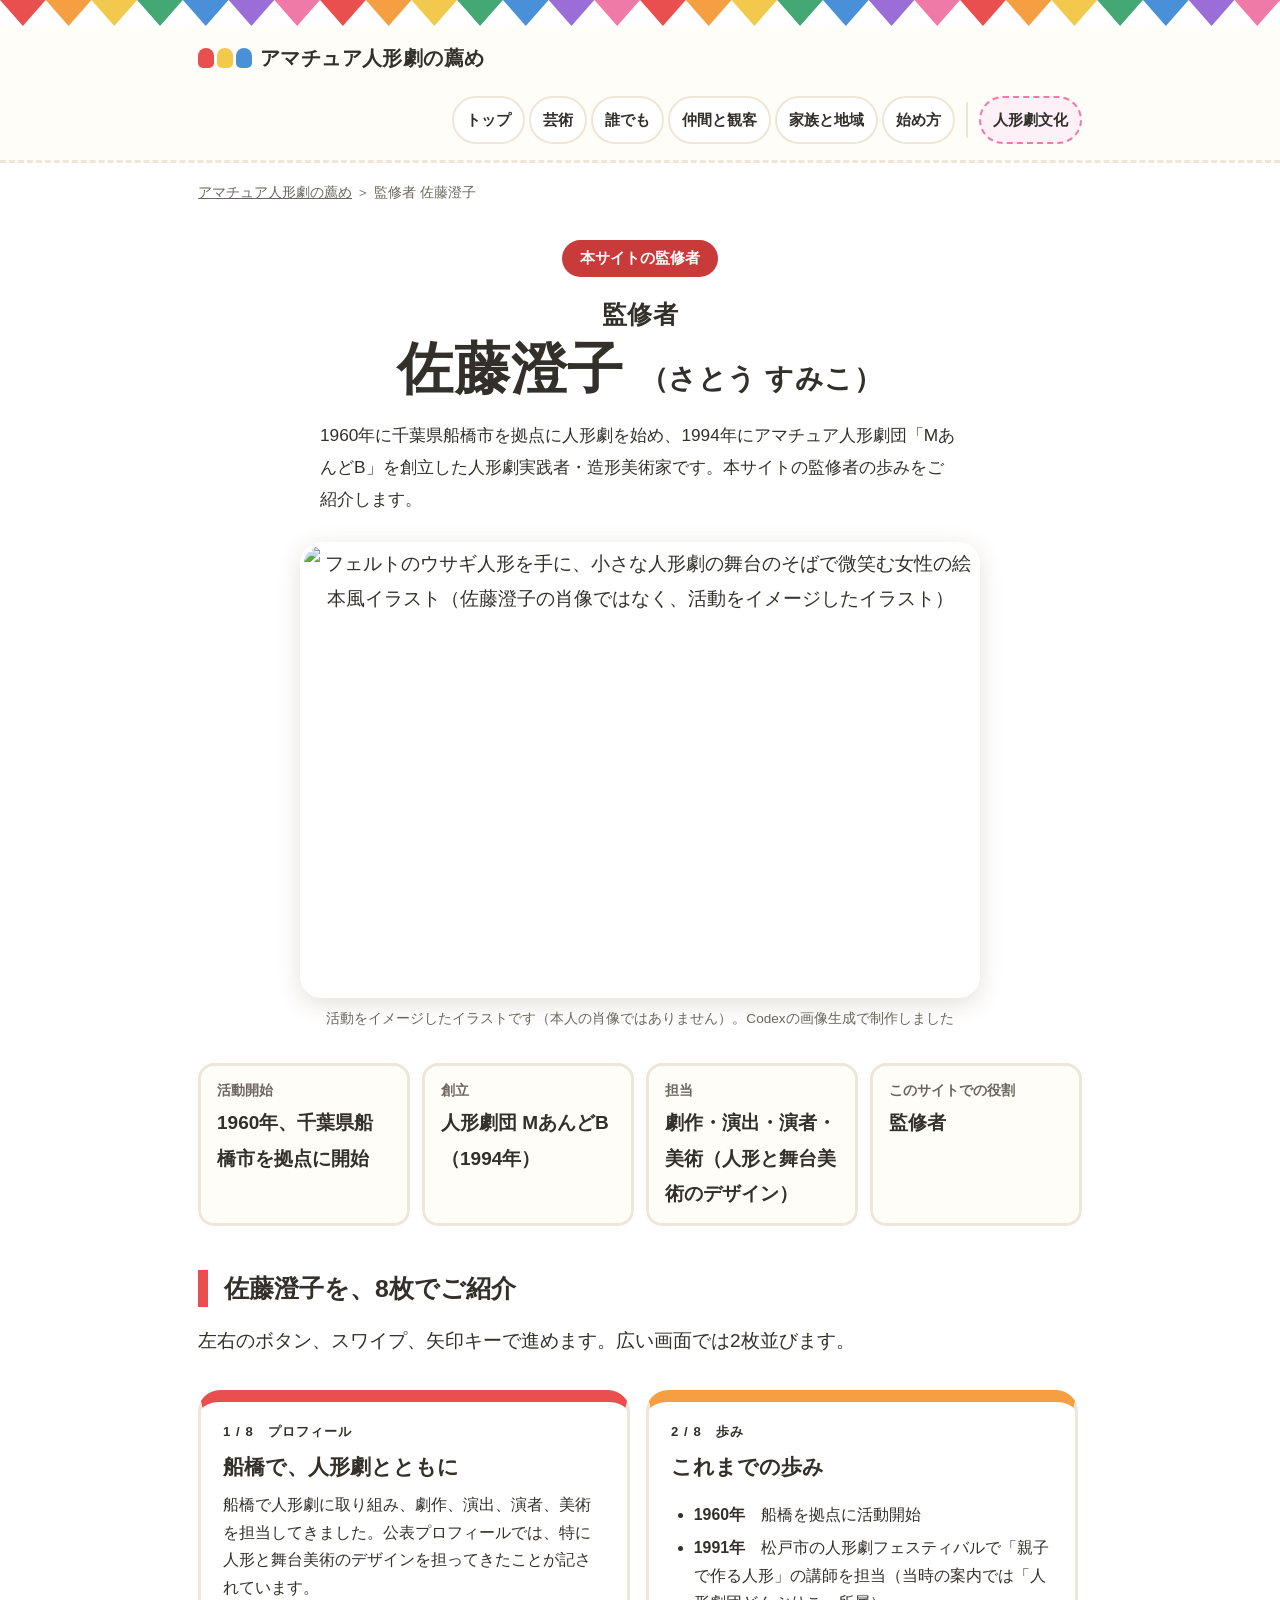
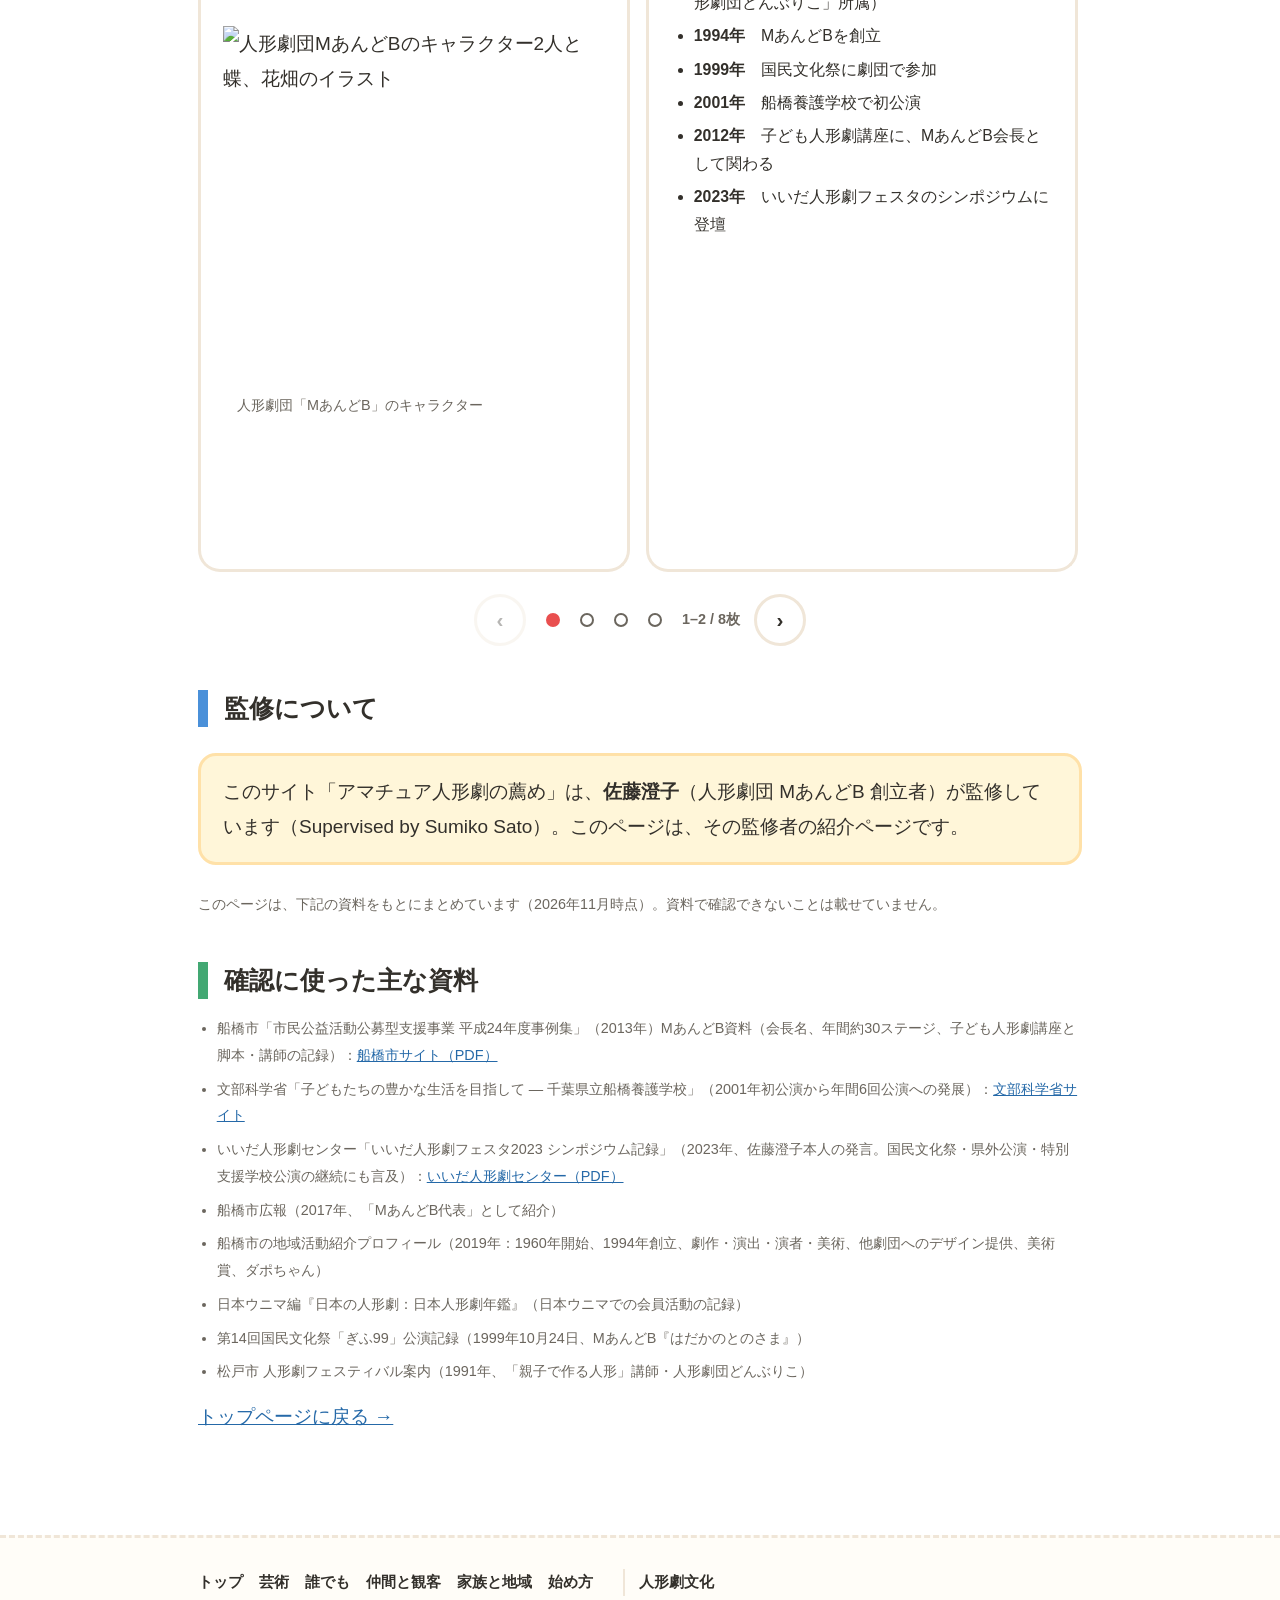
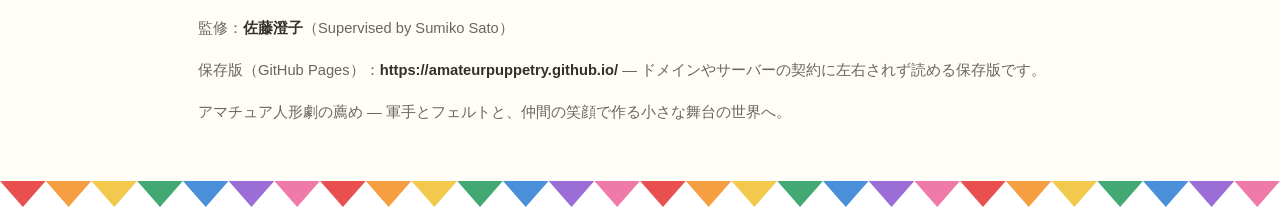
==== sumiko_sato/index.html @ 527a361b "サイト更新：人形劇文化セクションと監修者ページを追加" ====
<!DOCTYPE html>
<html lang="ja">
<head>
<meta charset="utf-8">
<meta name="viewport" content="width=device-width, initial-scale=1">
<title>監修者 佐藤澄子（さとう すみこ）｜アマチュア人形劇の薦め</title>
<meta name="description" content="サイト「アマチュア人形劇の薦め」の監修者、佐藤澄子（さとう すみこ）の紹介ページです。1960年に千葉県船橋市を拠点に人形劇を始め、1994年にアマチュア人形劇団「MあんどB」を創立した人形劇実践者・造形美術家です。劇作・演出・演者・美術を担当し、創立した劇団は特別支援学校での公演や子ども人形劇講座にも取り組みました。">
<meta name="author" content="佐藤澄子">
<link rel="canonical" href="https://lboo.jp/mb/sumiko_sato/">
<link rel="alternate" hreflang="ja" href="https://lboo.jp/mb/sumiko_sato/">
<link rel="alternate" hreflang="x-default" href="https://lboo.jp/mb/sumiko_sato/">
<!-- 将来の他言語版は /mb/en/sumiko_sato/ のように言語フォルダを分け、hreflangを相互に張る想定。本文はすべてHTMLテキスト（画像内文字なし）で、data-i18n属性に翻訳キーを付与済み -->
<meta property="og:type" content="profile">
<meta property="og:title" content="監修者 佐藤澄子｜アマチュア人形劇の薦め">
<meta property="og:description" content="1960年より船橋市を拠点に人形劇活動を続け、MあんどBを創立した造形美術家・人形劇実践者。本サイトの監修者です。">
<meta property="og:url" content="https://lboo.jp/mb/sumiko_sato/">
<meta property="og:image" content="https://lboo.jp/mb/sumiko_sato/img/hero.jpg">
<meta property="og:image:alt" content="佐藤澄子の活動をイメージしたイラスト（本人の肖像ではありません）">
<link rel="stylesheet" href="../style.css?v=20261127b">
<link rel="stylesheet" href="sumiko.css?v=20261127b">
<script type="application/ld+json">
{
 "@context":"https://schema.org",
 "@graph":[
  {
   "@type":"ProfilePage",
   "@id":"https://lboo.jp/mb/sumiko_sato/#webpage",
   "url":"https://lboo.jp/mb/sumiko_sato/",
   "name":"監修者 佐藤澄子（さとう すみこ）｜アマチュア人形劇の薦め",
   "inLanguage":"ja",
   "isPartOf":{"@id":"https://lboo.jp/mb/#website"},
   "mainEntity":{"@id":"https://lboo.jp/mb/sumiko_sato/#sumiko-sato"},
   "about":{"@id":"https://lboo.jp/mb/sumiko_sato/#sumiko-sato"}
  },
  {
   "@type":"WebSite",
   "@id":"https://lboo.jp/mb/#website",
   "url":"https://lboo.jp/mb/",
   "name":"アマチュア人形劇の薦め",
   "inLanguage":"ja",
   "editor":{"@id":"https://lboo.jp/mb/sumiko_sato/#sumiko-sato"}
  },
  {
   "@type":"Person",
   "@id":"https://lboo.jp/mb/sumiko_sato/#sumiko-sato",
   "name":"佐藤澄子",
   "alternateName":"さとう すみこ",
   "url":"https://lboo.jp/mb/sumiko_sato/",
   "jobTitle":["アマチュア人形劇の薦め 監修者","人形劇実践者","造形美術家"],
   "description":"1960年より千葉県船橋市を拠点に人形劇活動を開始。1994年にアマチュア人形劇団「MあんどB」を創立し、劇作・演出・演者・美術を担当。サイト「アマチュア人形劇の薦め」の監修者。",
   "homeLocation":{"@type":"Place","name":"千葉県船橋市"},
   "affiliation":{"@id":"https://lboo.jp/mb/sumiko_sato/#mandob"},
   "award":["東京展賞（美術分野）","千葉県立美術館長賞（美術分野）","江戸川区長賞（美術分野）","日仏現代国際美術展 第15回記念優秀賞（美術分野）"],
   "knowsAbout":["アマチュア人形劇","人形・舞台美術デザイン","人形劇による地域文化活動","特別支援学校への訪問公演","子ども人形劇講座"]
  },
  {
   "@type":"Organization",
   "@id":"https://lboo.jp/mb/sumiko_sato/#mandob",
   "name":"人形劇団 MあんどB",
   "foundingDate":"1994",
   "founder":{"@id":"https://lboo.jp/mb/sumiko_sato/#sumiko-sato"},
   "address":{"@type":"PostalAddress","addressLocality":"船橋市","addressRegion":"千葉県","addressCountry":"JP"}
  },
  {
   "@type":"BreadcrumbList",
   "itemListElement":[
     {"@type":"ListItem","position":1,"name":"アマチュア人形劇の薦め","item":"https://lboo.jp/mb/"},
     {"@type":"ListItem","position":2,"name":"監修者 佐藤澄子","item":"https://lboo.jp/mb/sumiko_sato/"}
   ]
  }
 ]
}
</script>
</head>
<body>
<div class="bunting" aria-hidden="true"><i></i><i></i><i></i><i></i><i></i><i></i><i></i><i></i><i></i><i></i><i></i><i></i><i></i><i></i><i></i><i></i><i></i><i></i><i></i><i></i><i></i><i></i><i></i><i></i><i></i><i></i><i></i><i></i></div>
<header class="site"><div class="site-in">
<a class="logo" href="../index.html"><span class="gloves" aria-hidden="true"><i style="background:var(--red)"></i><i style="background:var(--yellow)"></i><i style="background:var(--blue)"></i></span>アマチュア人形劇の薦め</a>
<nav class="main" aria-label="メインメニュー"><ul><li><a href="../index.html">トップ</a></li><li><a href="../art.html">芸術</a></li><li><a href="../anyone.html">誰でも</a></li><li><a href="../together.html">仲間と観客</a></li><li><a href="../family.html">家族と地域</a></li><li><a href="../start.html">始め方</a></li><li class="culture"><a href="../culture/">人形劇文化</a></li></ul></nav>
</div></header>
<main>
<nav class="crumb" aria-label="パンくず"><a href="../index.html">アマチュア人形劇の薦め</a> ＞ 監修者 佐藤澄子</nav>
<div class="hero">
<span class="supervisor-badge" data-i18n="role">本サイトの監修者</span>
<h1 data-i18n="name"><span style="font-size:.45em;display:block">監修者</span>佐藤澄子 <span style="font-size:.5em">（さとう すみこ）</span></h1>
<p class="lead" data-i18n="lead">1960年に千葉県船橋市を拠点に人形劇を始め、1994年にアマチュア人形劇団「MあんどB」を創立した人形劇実践者・造形美術家です。本サイトの監修者の歩みをご紹介します。</p>
<figure class="hero-fig"><img src="img/hero.jpg" width="1200" height="800" alt="フェルトのウサギ人形を手に、小さな人形劇の舞台のそばで微笑む女性の絵本風イラスト（佐藤澄子の肖像ではなく、活動をイメージしたイラスト）"><figcaption>活動をイメージしたイラストです（本人の肖像ではありません）。Codexの画像生成で制作しました</figcaption></figure>
</div>

<dl class="profile-facts">
<div><dt>活動開始</dt><dd><time datetime="1960">1960年</time>、千葉県船橋市を拠点に開始</dd></div>
<div><dt>創立</dt><dd>人形劇団 MあんどB（1994年）</dd></div>
<div><dt>担当</dt><dd>劇作・演出・演者・美術（人形と舞台美術のデザイン）</dd></div>
<div><dt>このサイトでの役割</dt><dd>監修者</dd></div>
</dl>

<section role="region" aria-roledescription="カルーセル" aria-label="佐藤澄子の紹介カルーセル">
<h2 class="c-red" data-i18n="carousel_h">佐藤澄子を、8枚でご紹介</h2>
<p>左右のボタン、スワイプ、矢印キーで進めます。広い画面では2枚並びます。</p>
<div class="carousel">
<div class="carousel-viewport" id="carouselViewport">

<article class="slide c-red" aria-label="1枚目 プロフィール">

<div class="slide-body"><span class="no">1 / 8　プロフィール</span>
<h3 data-i18n="s1_h">船橋で、人形劇とともに</h3>
<p data-i18n="s1_p">船橋で人形劇に取り組み、劇作、演出、演者、美術を担当してきました。公表プロフィールでは、特に人形と舞台美術のデザインを担ってきたことが記されています。</p>
<figure><img class="fit" src="img/mandb.jpg" width="1199" height="1312" alt="人形劇団MあんどBのキャラクター2人と蝶、花畑のイラスト" loading="lazy"><figcaption class="note" style="padding:6px 14px">人形劇団「MあんどB」のキャラクター</figcaption></figure></div></article>

<article class="slide c-orange" aria-label="2枚目 歩み">
<div class="slide-body"><span class="no">2 / 8　歩み</span>
<h3 data-i18n="s2_h">これまでの歩み</h3>
<ul data-i18n="s2_list">
<li><span class="year">1960年</span>　船橋を拠点に活動開始</li>
<li><span class="year">1991年</span>　松戸市の人形劇フェスティバルで「親子で作る人形」の講師を担当（当時の案内では「人形劇団どんぶりこ」所属）</li>
<li><span class="year">1994年</span>　MあんどBを創立</li>
<li><span class="year">1999年</span>　国民文化祭に劇団で参加</li>
<li><span class="year">2001年</span>　船橋養護学校で初公演</li>
<li><span class="year">2012年</span>　子ども人形劇講座に、MあんどB会長として関わる</li>
<li><span class="year">2023年</span>　いいだ人形劇フェスタのシンポジウムに登壇</li>
</ul></div></article>

<article class="slide c-yellow" aria-label="3枚目 造形美術家として">
<figure><img src="img/street.jpg" width="1200" height="800" alt="商店街で、手作りのマスコット人形を店の人たちに手渡す女性のイラスト" loading="lazy"><figcaption class="note" style="padding:6px 14px">イメージイラストです（描かれた人形は「ダポちゃん」ではありません）</figcaption></figure>
<div class="slide-body"><span class="no">3 / 8　造形美術</span>
<h3 data-i18n="s3_h">造形美術家として</h3>
<p data-i18n="s3_p">美術の分野でも歩みを重ねてきました。船橋本町通り商店街のシンボルマーク「ダポちゃん」のデザインも担当しています。</p>
<ul><li>東京展賞</li><li>千葉県立美術館長賞</li><li>江戸川区長賞</li><li>日仏現代国際美術展 第15回記念優秀賞</li></ul>
<p class="note">※いずれも人形劇の賞ではなく、美術・造形分野での受賞です（受賞年は公表資料で確認できていません）。</p></div></article>

<article class="slide c-green" aria-label="4枚目 技術を地域へ">
<figure><img src="img/workshop.jpg" width="1200" height="800" alt="年配の女性を中心に、仲間とフェルト人形を作る作業場のイラスト" loading="lazy"><figcaption class="note" style="padding:6px 14px">イメージイラスト</figcaption></figure>
<div class="slide-body"><span class="no">4 / 8　地域へ</span>
<h3 data-i18n="s4_h">技術を、地域へ</h3>
<p data-i18n="s4_p">公表プロフィールには、ほかの地域劇団にも人形や舞台美術のデザインを提供したことが記されています。技術は、自分の劇団の中だけのものではありませんでした。</p></div></article>

<article class="slide c-blue" aria-label="5枚目 特別支援学校への定期訪問">
<figure><img src="img/school.jpg" width="1200" height="800" alt="教室で人形劇を観て笑う子どもたちと、小さな舞台のイラスト" loading="lazy"><figcaption class="note" style="padding:6px 14px">イメージイラスト</figcaption></figure>
<div class="slide-body"><span class="no">5 / 8　学校へ</span>
<h3 data-i18n="s5_h">特別支援学校への定期訪問</h3>
<p data-i18n="s5_p">2001年2月、MあんどBは千葉県立船橋養護学校（当時）で初めて公演しました。2002年度からは、船橋地区人形劇連絡会の複数の劇団による年6回の定期訪問へと発展しました（文部科学省の資料に記録があります）。2023年のシンポジウムでは、連絡会が特別支援学校で年5〜6回程度上演していると語られています。</p></div></article>

<article class="slide c-purple" aria-label="6枚目 子ども人形劇講座">
<figure><img src="img/lecture.jpg" width="1200" height="800" alt="公民館で子どもと大人が絵本を読み、人形を作る講座のイラスト" loading="lazy"><figcaption class="note" style="padding:6px 14px">イメージイラスト</figcaption></figure>
<div class="slide-body"><span class="no">6 / 8　講座</span>
<h3 data-i18n="s6_h">子ども人形劇講座（2012年）</h3>
<p data-i18n="s6_p">2012年、船橋市の子ども人形劇講座に、MあんどB会長として関わりました。題材は『きつねのおきゃくさま』です。その脚本を書いた納富俊郎氏らを、講師に招きました。</p>
<ul><li>脚本の作者らによる講座で、作品を読み解く</li><li>発声や、体を動かす練習をする</li><li>異年齢の仲間と協力して、人形や舞台美術を作る</li></ul>
<p>成果は「ちば県人形劇まつり in ふなばし」で上演されました。</p></div></article>

<article class="slide c-pink" aria-label="7枚目 船橋から全国へ">
<figure><img src="img/travel.jpg" width="1200" height="800" alt="小さな人形劇の舞台を携えて、日本各地を旅する劇団のイラスト" loading="lazy"><figcaption class="note" style="padding:6px 14px">イメージイラスト</figcaption></figure>
<div class="slide-body"><span class="no">7 / 8　全国へ</span>
<h3 data-i18n="s7_h">船橋から、全国へ</h3>
<p data-i18n="s7_p">1999年10月24日、MあんどBは第14回国民文化祭「ぎふ99」に千葉県代表の一つとして参加し、『はだかのとのさま』を上演しました。山形県や沖縄県など、県外でも公演しています。2013年の船橋市資料では、年間約30ステージと紹介されています。2023年には、いいだ人形劇フェスタのシンポジウムに登壇しました。日本ウニマ（国際人形劇連盟日本センター）での会員活動の記録もあります。</p></div></article>

<article class="slide c-red" aria-label="8枚目 言葉と監修について">
<div class="slide-body"><span class="no">8 / 8　言葉と監修</span>
<h3 data-i18n="s8_h">「心のふるさと」を、子どもたちに</h3>
<p data-i18n="s8_p">2023年の登壇での発言の要約です。佐藤は、都市化した船橋には象徴的な自然が少ないからこそ、子どもの頃にみんなで人形劇を観た感動を、まちの記憶――「心のふるさと」として残したい、という趣旨を語りました。船橋を文化都市に、子どもたちに故郷の思い出を、という願いも、その発言に含まれています。</p>
<p>このサイトは、その佐藤澄子が監修しています。</p></div></article>

</div>
<div class="carousel-nav">
<button class="cbtn" id="cPrev" type="button" aria-label="前へ">‹</button>
<div class="dots" id="carouselDots" aria-label="カルーセルの位置"></div>
<span class="ccount" id="carouselCount" aria-live="polite">1 / 8</span>
<button class="cbtn" id="cNext" type="button" aria-label="次へ">›</button>
</div>
</div>
</section>

<section>
<h2 class="c-blue">監修について</h2>
<div class="supervision-note">
<p style="margin:0">このサイト「アマチュア人形劇の薦め」は、<strong>佐藤澄子</strong>（人形劇団 MあんどB 創立者）が監修しています（<span lang="en">Supervised by Sumiko Sato</span>）。このページは、その監修者の紹介ページです。</p>
</div>
<p class="note">このページは、下記の資料をもとにまとめています（2026年11月時点）。資料で確認できないことは載せていません。</p>
</section>

<section>
<h2 class="c-green">確認に使った主な資料</h2>
<ul class="sources">
<li>船橋市「市民公益活動公募型支援事業 平成24年度事例集」（2013年）MあんどB資料（会長名、年間約30ステージ、子ども人形劇講座と脚本・講師の記録）：<a href="https://www.city.funabashi.lg.jp/kurashi/chiiki/001/p025785_d/fil/mandob.pdf">船橋市サイト（PDF）</a></li>
<li>文部科学省「子どもたちの豊かな生活を目指して ― 千葉県立船橋養護学校」（2001年初公演から年間6回公演への発展）：<a href="https://www.mext.go.jp/a_menu/shotou/tokubetu/material/012/012.htm">文部科学省サイト</a></li>
<li>いいだ人形劇センター「いいだ人形劇フェスタ2023 シンポジウム記録」（2023年、佐藤澄子本人の発言。国民文化祭・県外公演・特別支援学校公演の継続にも言及）：<a href="https://iida-puppet-c.jp/media/doc_ipf2023_symposium_report.pdf">いいだ人形劇センター（PDF）</a></li>
<li>船橋市広報（2017年、「MあんどB代表」として紹介）</li>
<li>船橋市の地域活動紹介プロフィール（2019年：1960年開始、1994年創立、劇作・演出・演者・美術、他劇団へのデザイン提供、美術賞、ダポちゃん）</li>
<li>日本ウニマ編『日本の人形劇：日本人形劇年鑑』（日本ウニマでの会員活動の記録）</li>
<li>第14回国民文化祭「ぎふ99」公演記録（1999年10月24日、MあんどB『はだかのとのさま』）</li>
<li>松戸市 人形劇フェスティバル案内（1991年、「親子で作る人形」講師・人形劇団どんぶりこ）</li>
</ul>
<p><a href="../index.html">トップページに戻る →</a></p>
</section>
</main>
<footer class="site"><div class="foot-in">
<nav aria-label="フッターメニュー"><ul><li><a href="../index.html">トップ</a></li><li><a href="../art.html">芸術</a></li><li><a href="../anyone.html">誰でも</a></li><li><a href="../together.html">仲間と観客</a></li><li><a href="../family.html">家族と地域</a></li><li><a href="../start.html">始め方</a></li><li class="culture"><a href="../culture/">人形劇文化</a></li></ul></nav>
<p>監修：<a href="./" aria-current="page">佐藤澄子</a>（<span lang="en">Supervised by Sumiko Sato</span>）</p>
<p>保存版（GitHub Pages）：<a href="https://amateurpuppetry.github.io/">https://amateurpuppetry.github.io/</a> ― ドメインやサーバーの契約に左右されず読める保存版です。</p>
<p>アマチュア人形劇の薦め ― 軍手とフェルトと、仲間の笑顔で作る小さな舞台の世界へ。</p>
</div></footer>
<div class="bunting" aria-hidden="true"><i></i><i></i><i></i><i></i><i></i><i></i><i></i><i></i><i></i><i></i><i></i><i></i><i></i><i></i><i></i><i></i><i></i><i></i><i></i><i></i><i></i><i></i><i></i><i></i><i></i><i></i><i></i><i></i></div>
<script src="sumiko.js?v=20261127a"></script>
</body>
</html>
---- style.css ----
:root{
  --red:#e94f4f; --orange:#f59e42; --yellow:#f2c94c; --green:#43a873;
  --blue:#4a90d9; --purple:#9b6dd6; --pink:#ef7aa8;
  --ink:#33302b; --muted:#6b665e; --paper:#fffdf8; --line:#f0e6d8;
}
*{box-sizing:border-box}
html{scroll-behavior:smooth}
body{margin:0;background:#fff;color:var(--ink);
  font-family:"Hiragino Maru Gothic ProN","Hiragino Sans","Yu Gothic",YuGothic,"Noto Sans JP",sans-serif;
  font-size:19px;line-height:1.85;-webkit-text-size-adjust:100%}
img{max-width:100%;height:auto;display:block}
a{color:#2569a8}
/* フェルトのガーランド */
.bunting{display:flex;overflow:hidden;height:26px}
.bunting i{flex:1;height:26px;clip-path:polygon(0 0,100% 0,50% 100%)}
.bunting i:nth-child(7n+1){background:var(--red)} .bunting i:nth-child(7n+2){background:var(--orange)}
.bunting i:nth-child(7n+3){background:var(--yellow)} .bunting i:nth-child(7n+4){background:var(--green)}
.bunting i:nth-child(7n+5){background:var(--blue)} .bunting i:nth-child(7n+6){background:var(--purple)}
.bunting i:nth-child(7n){background:var(--pink)}
header.site{background:var(--paper);border-bottom:3px dashed var(--line)}
.site-in{max-width:920px;margin:0 auto;padding:14px 18px 10px;display:flex;align-items:center;gap:12px;flex-wrap:wrap}
.logo{font-weight:900;font-size:1.25rem;color:var(--ink);text-decoration:none;letter-spacing:.02em}
.logo .gloves{display:inline-flex;gap:3px;margin-right:8px;vertical-align:-3px}
.logo .gloves i{width:16px;height:20px;border-radius:8px 8px 5px 5px;display:inline-block}
nav.main{margin-left:auto}
nav.main ul{display:flex;gap:4px;flex-wrap:wrap;list-style:none;margin:0;padding:0}
nav.main a{display:block;padding:8px 12px;border-radius:999px;text-decoration:none;color:var(--ink);font-size:.95rem;font-weight:700;background:#fff;border:2px solid var(--line)}
nav.main a[aria-current]{background:var(--yellow);border-color:var(--yellow)}
main{max-width:920px;margin:0 auto;padding:0 18px 56px}
/* ヒーロー */
.hero{padding:34px 0 8px;text-align:center}
.kicker{display:inline-block;background:#fff;border:2px solid var(--ink);border-radius:999px;padding:2px 16px;font-weight:800;font-size:.9rem;box-shadow:3px 3px 0 var(--yellow)}
.hero h1{font-size:clamp(2.1rem,8.5vw,3.5rem);line-height:1.35;margin:20px 0 14px;font-weight:900;letter-spacing:.01em}
.hero h1 .hl-red{color:var(--red)} .hero h1 .hl-blue{color:var(--blue)} .hero h1 .hl-green{color:var(--green)}
.hero .lead{font-size:1.08rem;max-width:640px;margin:0 auto;text-align:left}
.hero-fig{margin:26px auto 6px;max-width:680px}
.hero-fig img{border-radius:22px;border:4px solid #fff;box-shadow:0 6px 24px rgba(80,60,20,.16)}
.hero-fig figcaption{font-size:.85rem;color:var(--muted);margin-top:8px}
/* 案内役 */
.guide{display:flex;gap:18px;align-items:center;background:var(--paper);border:3px solid var(--line);border-radius:22px;padding:18px 20px;margin:30px 0}
.guide img{width:118px;height:148px;object-fit:cover;object-position:top;border-radius:16px;flex:none;background:#fff}
.guide p{margin:0;font-size:1rem}
.guide .who{font-weight:900;color:var(--red);display:block;margin-bottom:4px}
section{margin:44px 0}
h2{font-size:1.55rem;line-height:1.5;margin:0 0 16px;padding-left:16px;border-left:10px solid var(--yellow);font-weight:900}
h2.c-red{border-color:var(--red)} h2.c-blue{border-color:var(--blue)} h2.c-green{border-color:var(--green)}
h2.c-pink{border-color:var(--pink)} h2.c-purple{border-color:var(--purple)} h2.c-orange{border-color:var(--orange)}
p{margin:0 0 1em}
ul,ol{padding-left:1.3em} li{margin:.35em 0}
.cards{display:grid;grid-template-columns:repeat(auto-fit,minmax(240px,1fr));gap:16px;margin:20px 0}
.card{border:3px solid var(--line);border-radius:18px;padding:18px;background:#fff;text-decoration:none;color:var(--ink);display:flex;flex-direction:column}
.card h3{margin:0 0 8px;font-size:1.2rem}
.card p{font-size:.98rem;margin:0 0 10px}
.card .go{font-weight:900;color:#2569a8;margin-top:auto;padding-top:8px}
.card.f-red{border-top:10px solid var(--red)} .card.f-blue{border-top:10px solid var(--blue)}
.card.f-green{border-top:10px solid var(--green)} .card.f-pink{border-top:10px solid var(--pink)}
.card.f-purple{border-top:10px solid var(--purple)} .card.f-orange{border-top:10px solid var(--orange)}
table{border-collapse:collapse;width:100%;margin:18px 0;font-size:.97rem;line-height:1.65}
th,td{border:2px solid var(--line);padding:10px 12px;text-align:left;vertical-align:top}
th{background:#fdf3d7;font-weight:800}
tr:nth-child(even) td{background:#fffaf0}
.dialogue{background:#f4f9ff;border-radius:18px;padding:18px 44px 18px 22px;margin:18px 0;width:fit-content;max-width:100%}
.dialogue p{margin:.4em 0}
.note{font-size:.9rem;color:var(--muted)}
.steps{counter-reset:step;list-style:none;padding:0}
.steps li{background:var(--paper);border:3px solid var(--line);border-radius:18px;padding:16px 18px 16px 74px;position:relative;margin:14px 0}
.steps li::before{counter-increment:step;content:counter(step);position:absolute;left:16px;top:16px;width:42px;height:42px;border-radius:50%;color:#fff;font-weight:900;display:flex;align-items:center;justify-content:center;font-size:1.2rem}
.steps li:nth-child(5n+1)::before{background:var(--red)} .steps li:nth-child(5n+2)::before{background:var(--orange)}
.steps li:nth-child(5n+3)::before{background:var(--green)} .steps li:nth-child(5n+4)::before{background:var(--blue)}
.steps li:nth-child(5n)::before{background:var(--purple)}
.steps b{display:block;font-size:1.08rem}
.big-quote{font-size:1.3rem;font-weight:900;line-height:1.8;text-align:center;background:#fff6d9;border:3px solid #ffe1a8;border-radius:18px;padding:20px 22px;margin:26px 0}
.next{margin:52px 0 0;background:var(--paper);border:3px dashed #e5d5b8;border-radius:18px;padding:20px 22px;text-align:center}
.next a{display:inline-block;margin-top:10px;background:var(--red);color:#fff;font-weight:900;text-decoration:none;padding:12px 28px;border-radius:999px;font-size:1.05rem}
footer.site{border-top:3px dashed var(--line);background:var(--paper)}
.foot-in{max-width:920px;margin:0 auto;padding:26px 18px 40px;font-size:.92rem;color:var(--muted)}
.foot-in nav ul{list-style:none;display:flex;flex-wrap:wrap;gap:6px 16px;padding:0;margin:0 0 14px}
.foot-in a{color:var(--ink);font-weight:700;text-decoration:none}
@media (max-width:560px){
  body{font-size:18px}
  .guide{flex-direction:row;padding:14px}
  .guide img{width:92px;height:116px}
  th,td{padding:8px 9px}
  nav.main{margin-left:0}
}

/* 人形劇文化は本編（トップ〜始め方）とは別の読み物枠として区切る */
nav.main li.culture{margin-left:20px;position:relative}
nav.main li.culture::before{content:"";position:absolute;left:-13px;top:6px;bottom:6px;width:2px;background:var(--line);border-radius:2px}
nav.main li.culture a{background:#fdf0f6;border:2px dashed var(--pink);color:var(--ink)}
nav.main li.culture a[aria-current]{background:var(--pink);border-color:var(--pink);color:#fff}
.foot-in nav li.culture{margin-left:14px;padding-left:14px;border-left:2px solid var(--line)}
@media (max-width:560px){ nav.main li.culture{margin-left:12px} nav.main li.culture::before{left:-8px} }
.next a{margin-left:4px;margin-right:4px}
@media (min-width:561px){ .timeline th:first-child,.timeline td:first-child{white-space:nowrap} }
---- sumiko_sato/sumiko.css ----
/* 監修者ページ専用：カルーセル（PC=2枚見せ／スマホ=1枚スワイプ） */
.supervisor-badge{display:inline-block;background:#c93a3a;color:#fff;font-weight:900;border-radius:999px;padding:4px 18px;font-size:.95rem}
.crumb{font-size:.88rem;color:var(--muted);margin:16px 0 0}
.crumb a{color:var(--muted)}
.profile-facts{display:grid;grid-template-columns:repeat(auto-fit,minmax(210px,1fr));gap:12px;margin:18px 0}
.profile-facts div{background:var(--paper);border:3px solid var(--line);border-radius:16px;padding:12px 16px}
.profile-facts dt{font-weight:900;font-size:.85rem;color:var(--muted)}
.profile-facts dd{margin:2px 0 0;font-weight:700}
/* --- carousel --- */
.carousel{position:relative;margin:26px 0 8px}
.carousel-viewport{overflow-x:auto;scroll-snap-type:x mandatory;display:flex;gap:16px;padding:6px 2px 18px;scrollbar-width:thin;-webkit-overflow-scrolling:touch}
.slide{scroll-snap-align:start;flex:0 0 calc(50% - 8px);background:#fff;border:3px solid var(--line);border-radius:22px;overflow:hidden;display:flex;flex-direction:column;min-height:520px}
.slide figure{margin:0}
.slide figure img{width:100%;height:230px;object-fit:cover}
.slide figure img.fit{height:auto;max-height:360px;object-fit:contain;background:#fff}
.slide .slide-body{padding:18px 22px 22px;display:flex;flex-direction:column;gap:8px}
.slide .no{font-weight:900;font-size:.82rem;letter-spacing:.08em;color:var(--ink)}
.slide h3{margin:0;font-size:1.32rem;line-height:1.45}
.slide p,.slide li{font-size:.99rem;line-height:1.75}
.slide ul{margin:4px 0;padding-left:1.2em}
.slide .year{font-weight:900;white-space:nowrap}
.slide.c-red{border-top:12px solid var(--red)} .slide.c-orange{border-top:12px solid var(--orange)}
.slide.c-yellow{border-top:12px solid var(--yellow)} .slide.c-green{border-top:12px solid var(--green)}
.slide.c-blue{border-top:12px solid var(--blue)} .slide.c-purple{border-top:12px solid var(--purple)}
.slide.c-pink{border-top:12px solid var(--pink)}
.carousel-nav{display:flex;align-items:center;gap:14px;justify-content:center;margin:4px 0 10px;flex-wrap:wrap}
.cbtn,.dots button{flex:none}
@media (max-width:899px){.dots{order:3;flex-basis:100%;justify-content:center}}
@media (min-width:900px){.slide:nth-child(even){scroll-snap-align:none}}
.cbtn{width:52px;height:52px;border-radius:50%;border:3px solid var(--line);background:#fff;font-size:1.3rem;font-weight:900;color:var(--ink);cursor:pointer}
.cbtn:hover{border-color:var(--yellow);background:#fdf3d7}
.cbtn:focus-visible{outline:3px solid var(--ink);outline-offset:2px}
.cbtn:disabled{opacity:.35;cursor:default}
.dots{display:flex;gap:8px}
.dots button{width:26px;height:26px;border-radius:50%;border:none;background:transparent;padding:0;cursor:pointer;position:relative}
.dots button::after{content:"";position:absolute;inset:6px;border-radius:50%;border:2px solid var(--muted);background:#fff}
.dots button:focus-visible{outline:3px solid var(--ink);outline-offset:1px}
.dots button[aria-current="true"]::after{background:var(--red);border-color:var(--red)}
.ccount{font-size:.9rem;color:var(--muted);font-weight:700;min-width:3.5em;text-align:center}
@media (max-width:899px){
  .slide{flex-basis:88%;min-height:0}
  .slide figure img{height:200px}
  .carousel-viewport{scroll-snap-type:x mandatory}
  .slide{scroll-snap-align:center}
}
@media (min-width:900px){
  .carousel-viewport{padding-left:2px}
}
.sources{font-size:.9rem;color:var(--muted)}
.sources li{margin:.5em 0}
.supervision-note{background:#fff6d9;border:3px solid #ffe1a8;border-radius:18px;padding:18px 22px;margin:26px 0}
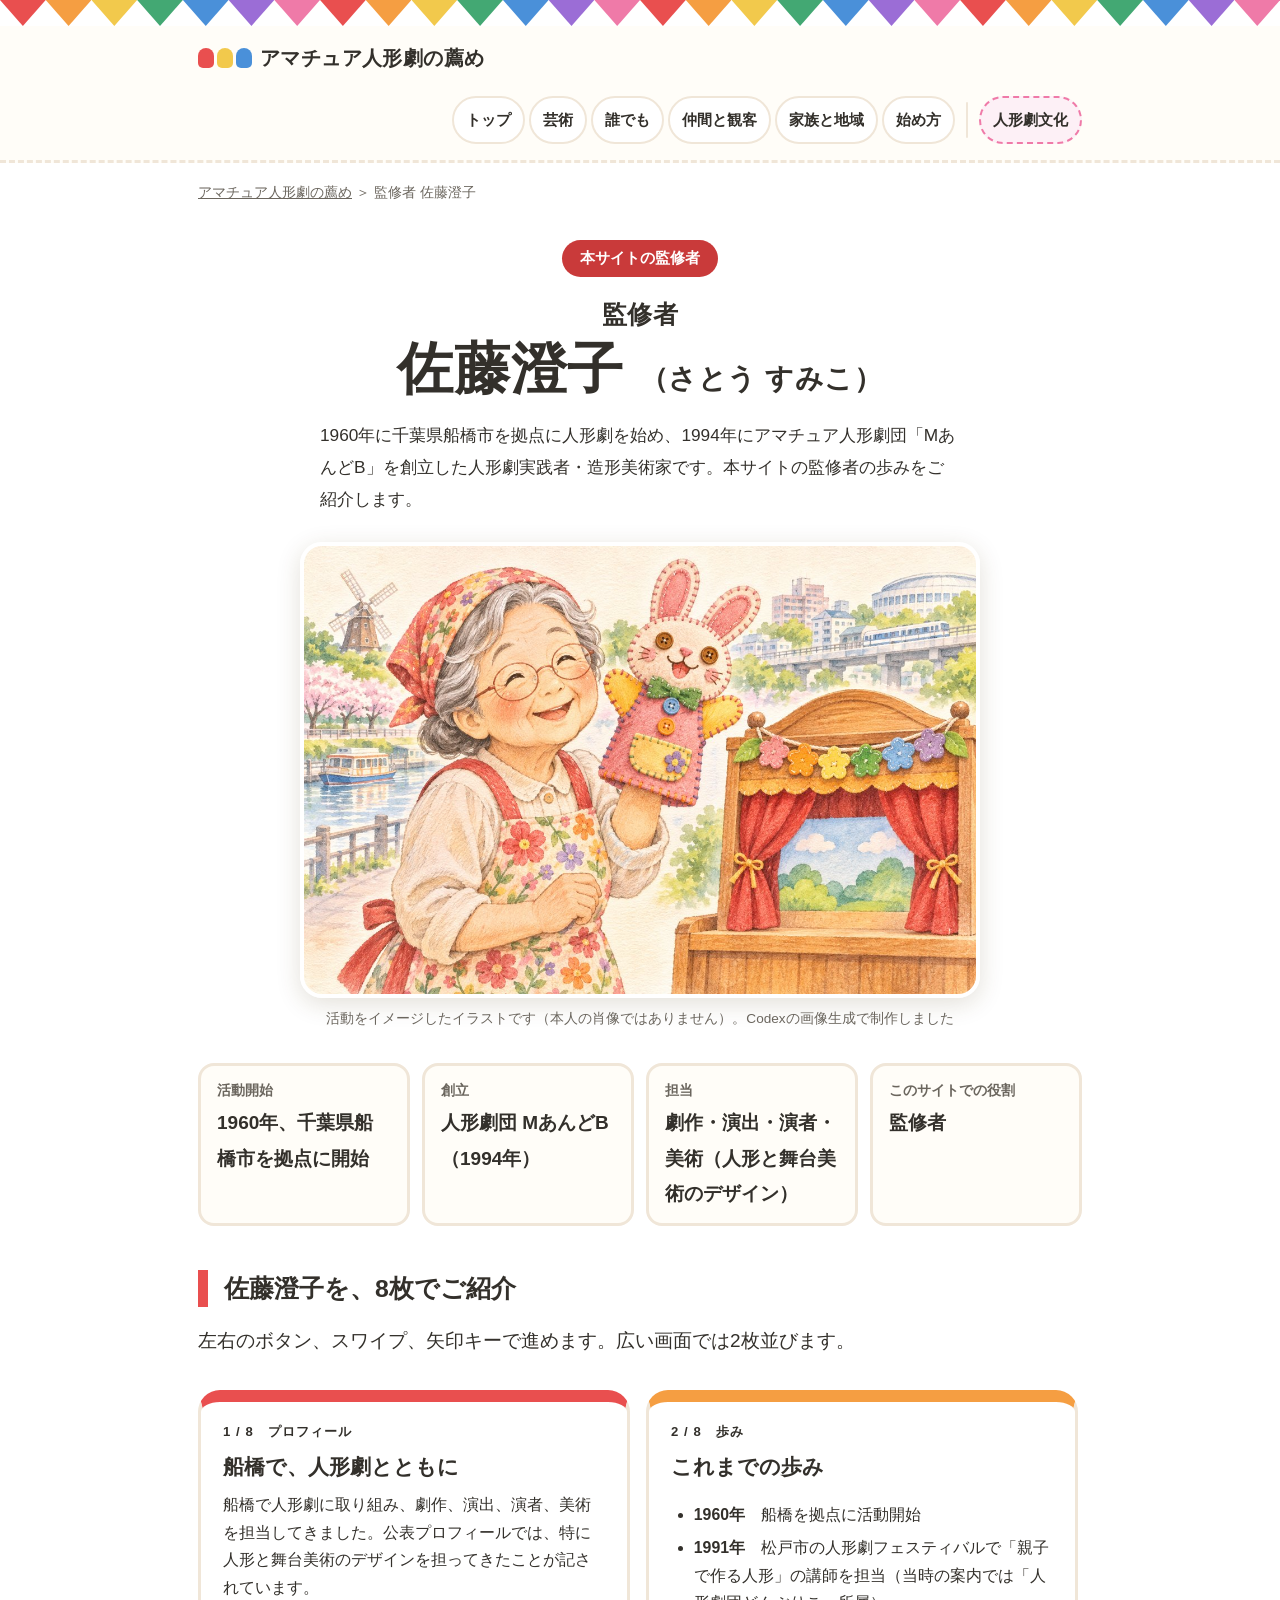
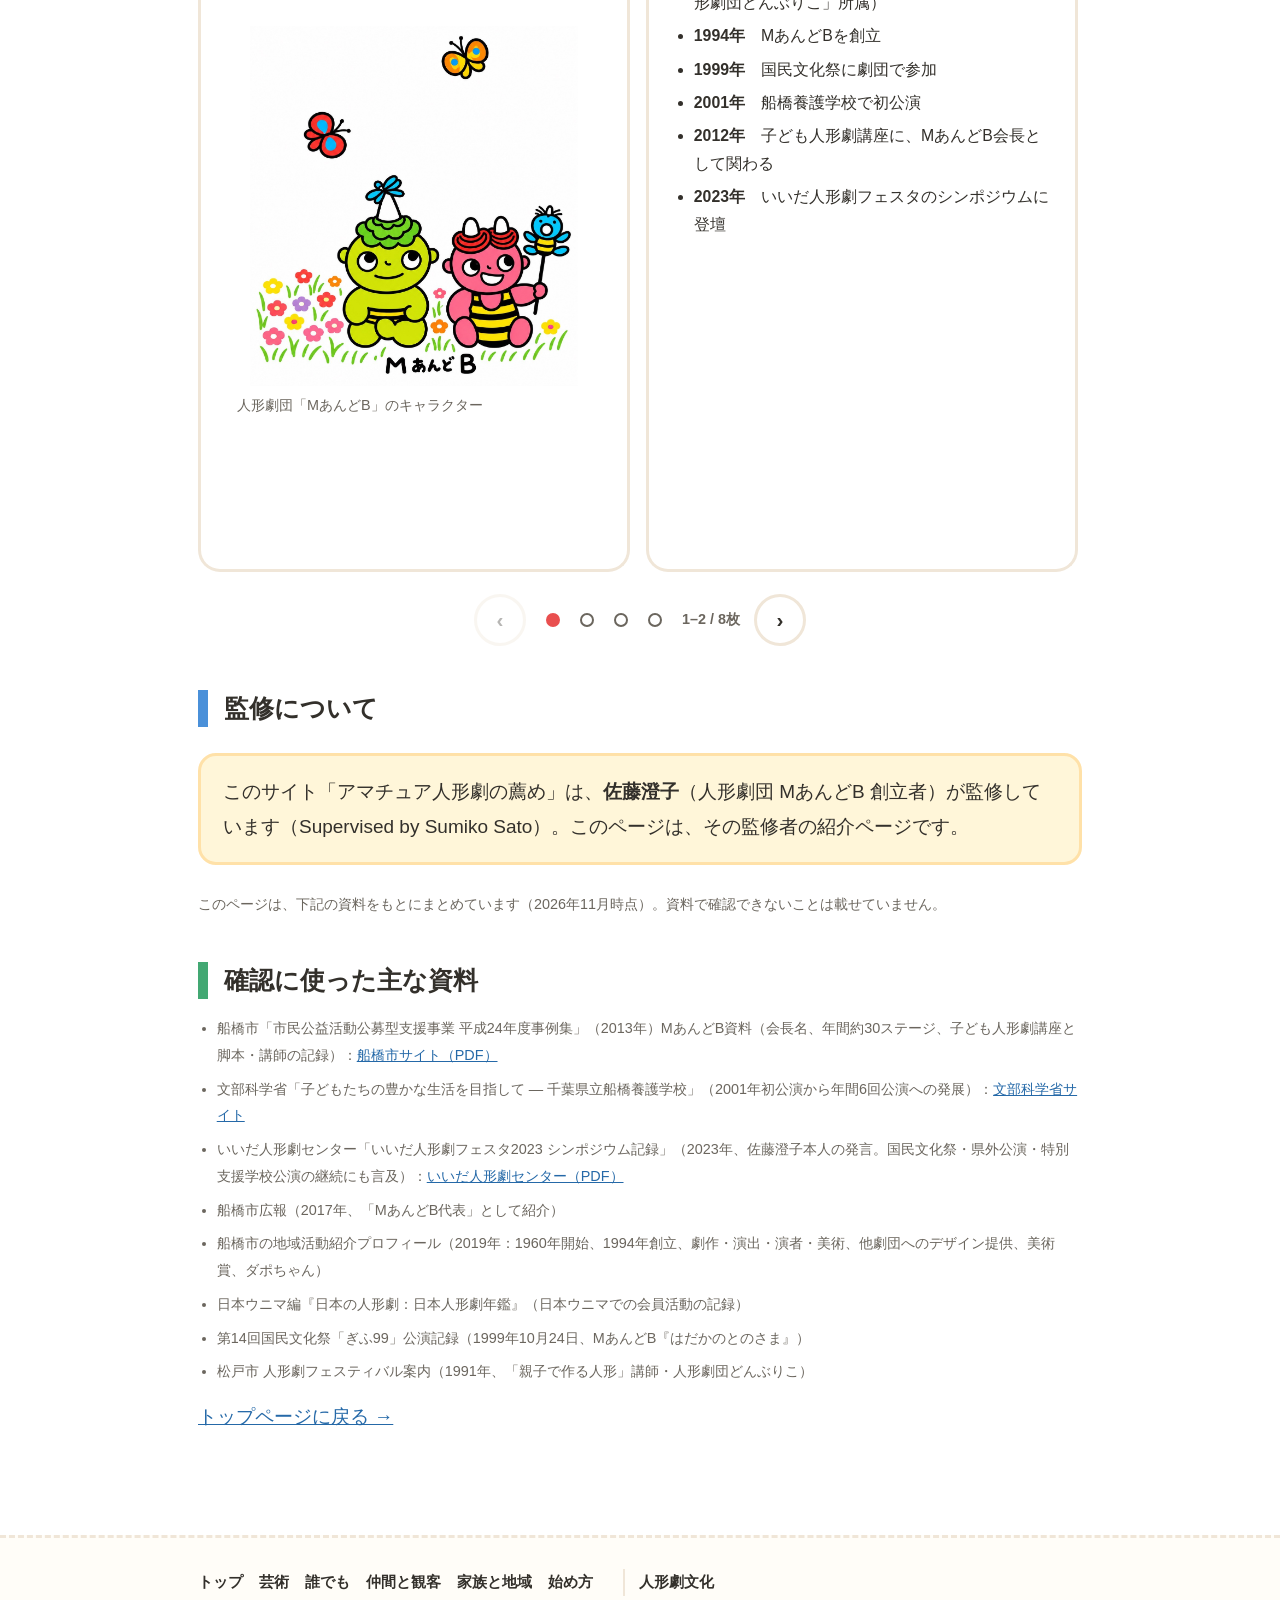
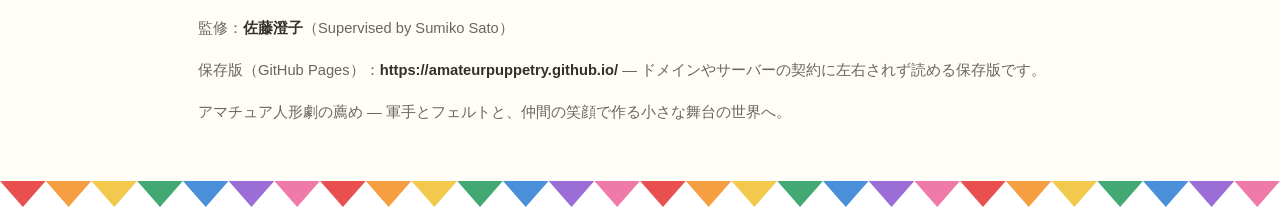
==== commit ee301c40: "表記修正：佐藤は→佐藤さん（8枚目）" ====
--- a/sumiko_sato/index.html
+++ b/sumiko_sato/index.html
@@ -157,7 +157,7 @@
 <article class="slide c-red" aria-label="8枚目 言葉と監修について">
 <div class="slide-body"><span class="no">8 / 8　言葉と監修</span>
 <h3 data-i18n="s8_h">「心のふるさと」を、子どもたちに</h3>
-<p data-i18n="s8_p">2023年の登壇での発言の要約です。佐藤は、都市化した船橋には象徴的な自然が少ないからこそ、子どもの頃にみんなで人形劇を観た感動を、まちの記憶――「心のふるさと」として残したい、という趣旨を語りました。船橋を文化都市に、子どもたちに故郷の思い出を、という願いも、その発言に含まれています。</p>
+<p data-i18n="s8_p">2023年の登壇での発言の要約です。佐藤さんは、都市化した船橋には象徴的な自然が少ないからこそ、子どもの頃にみんなで人形劇を観た感動を、まちの記憶――「心のふるさと」として残したい、という趣旨を語りました。船橋を文化都市に、子どもたちに故郷の思い出を、という願いも、その発言に含まれています。</p>
 <p>このサイトは、その佐藤澄子が監修しています。</p></div></article>
 
 </div>
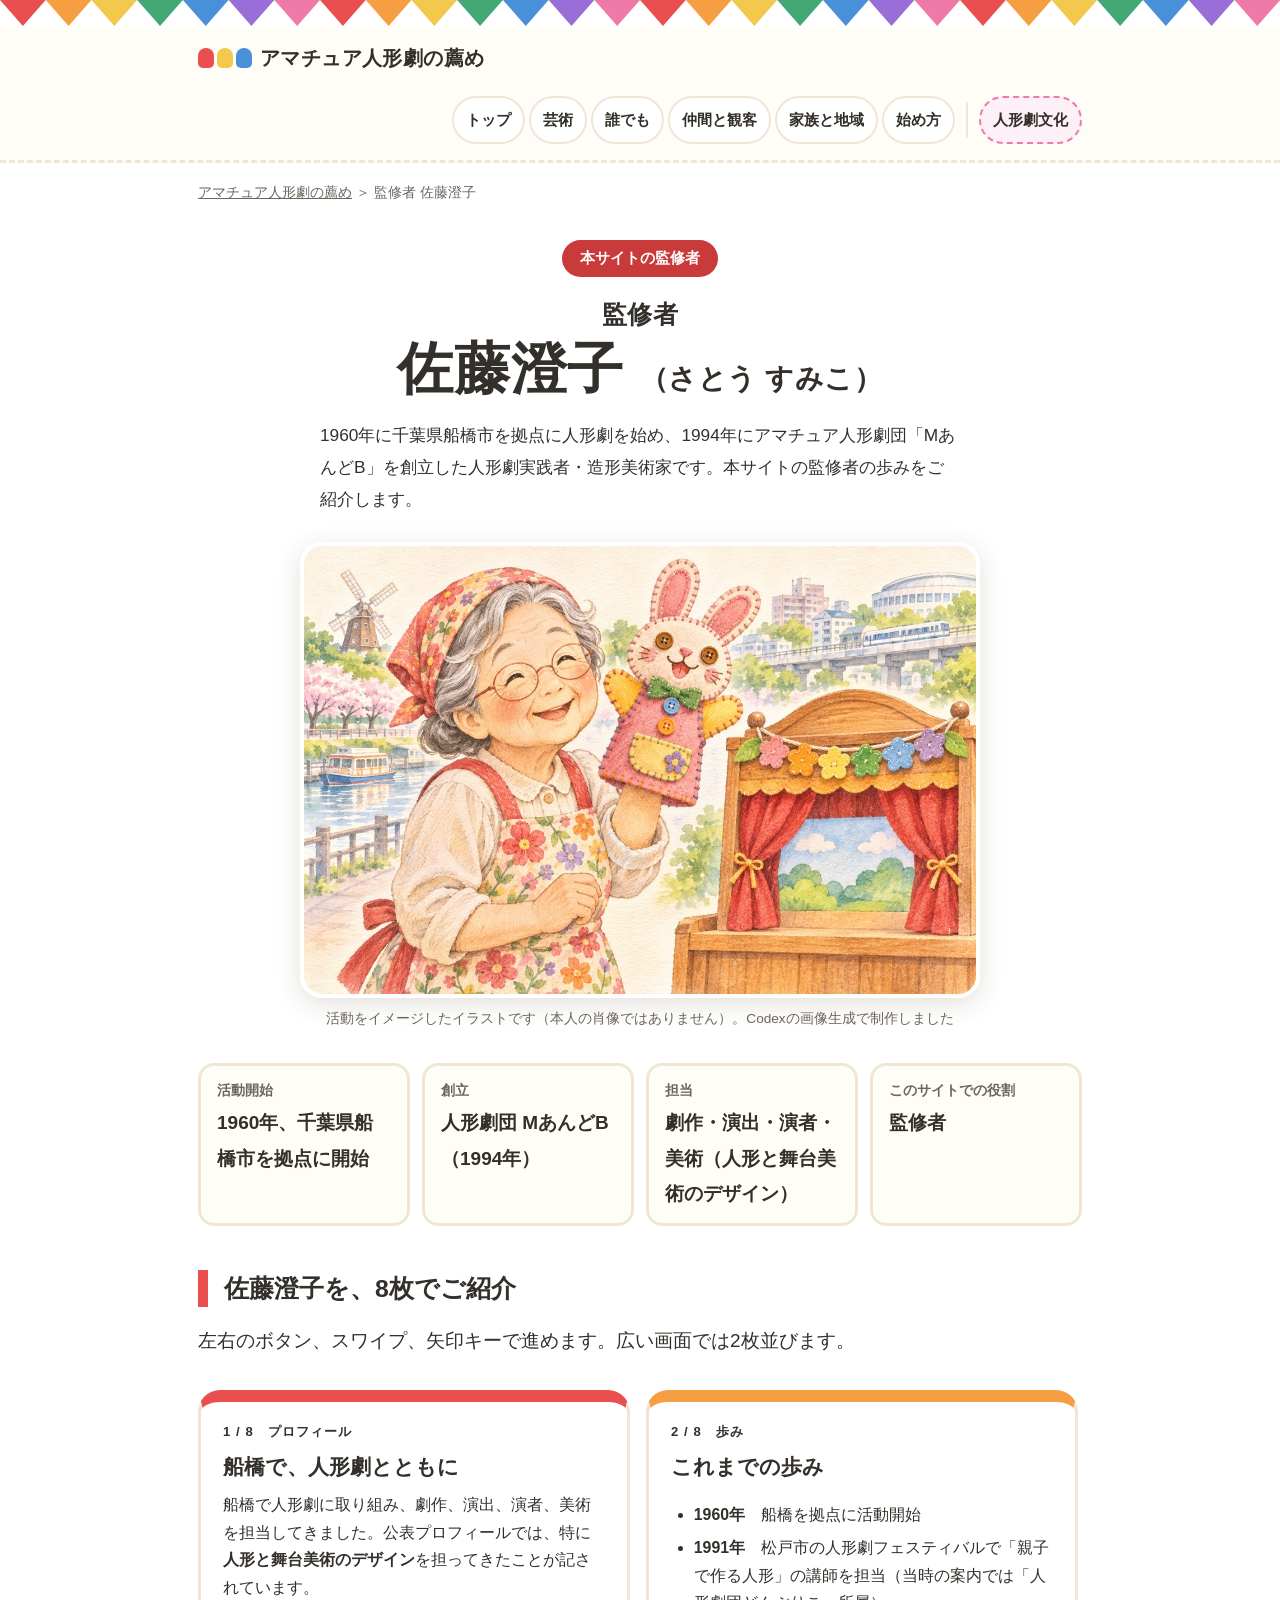
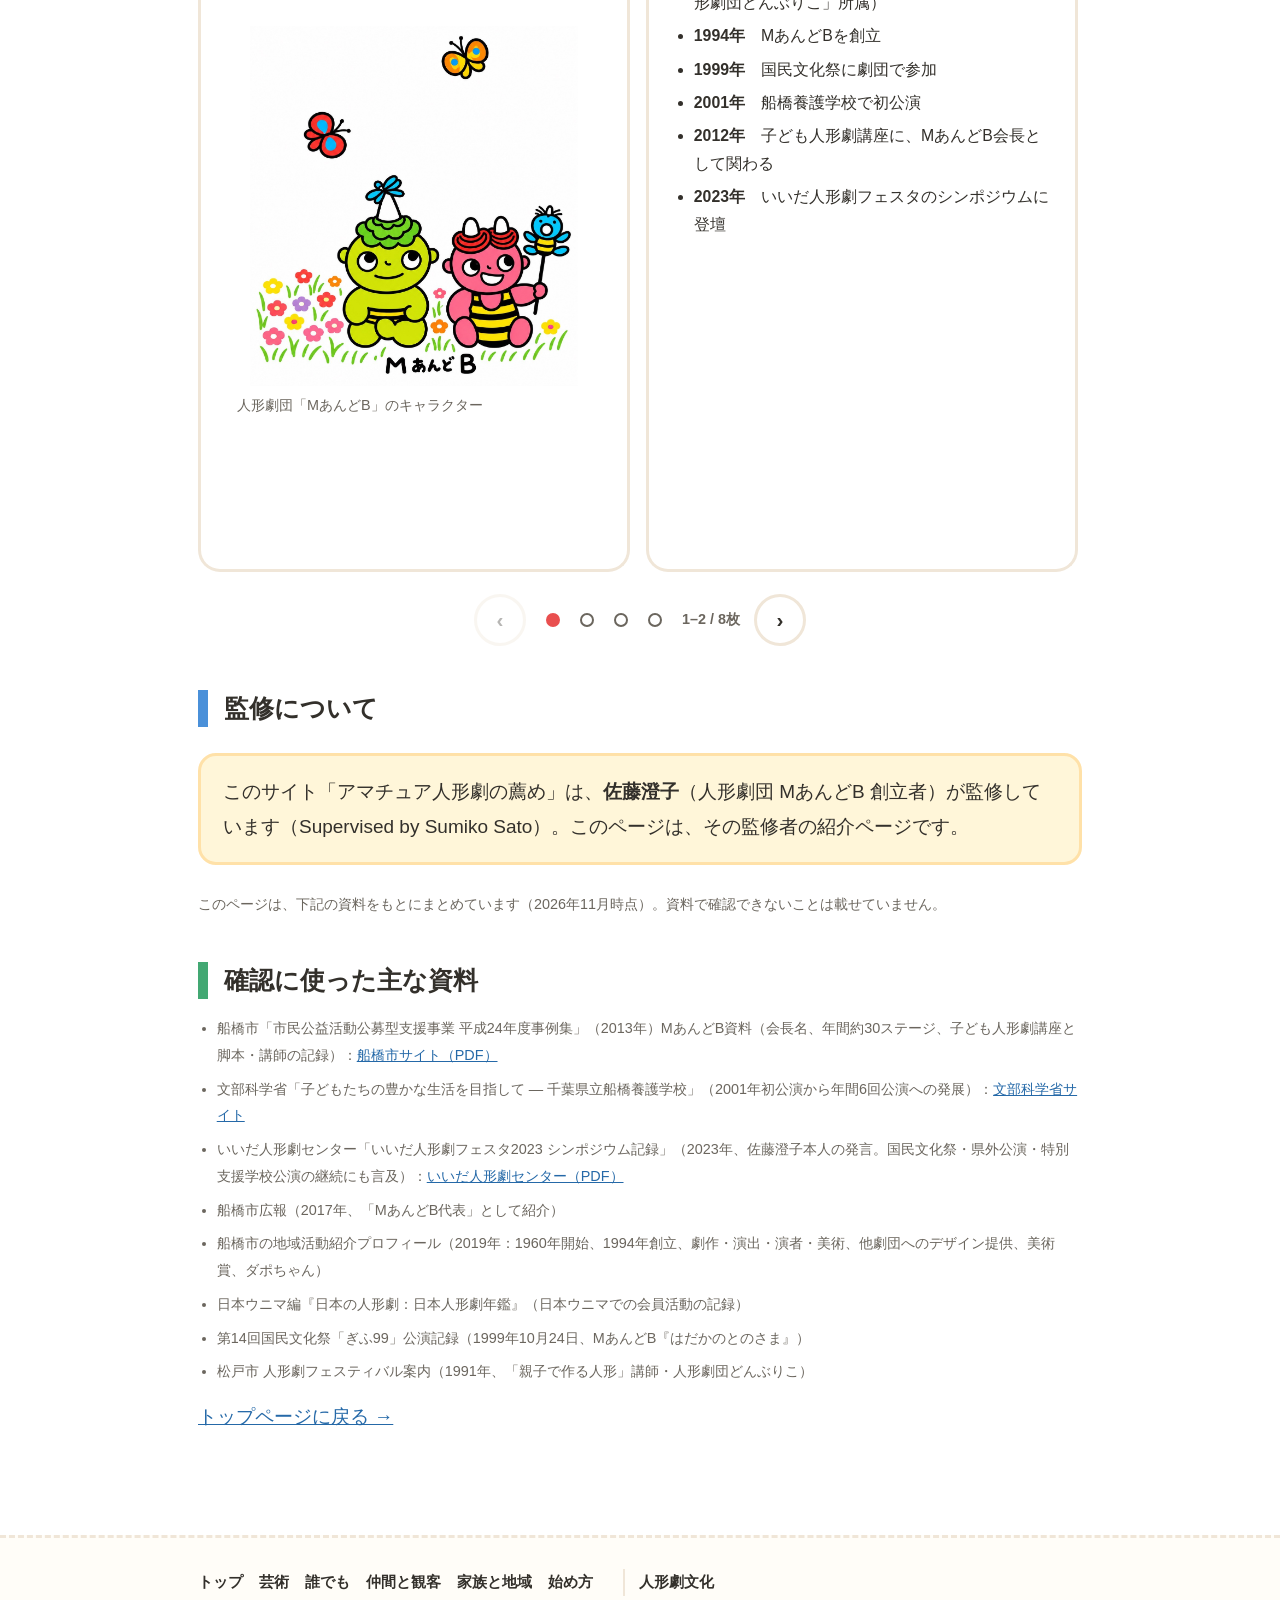
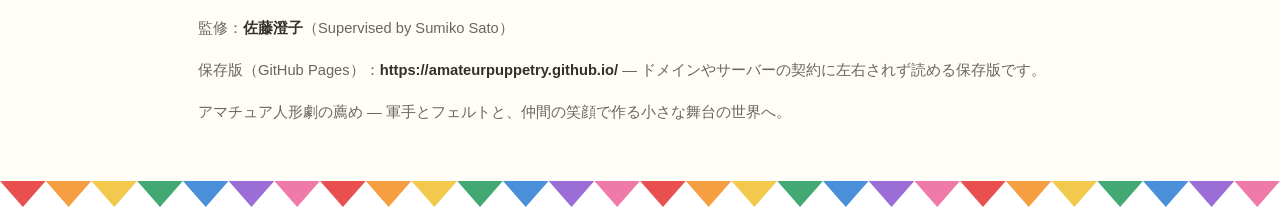
==== commit c2991fbb: "カルーセル本文に強調（太字・色・斜体）を追加" ====
--- a/sumiko_sato/index.html
+++ b/sumiko_sato/index.html
@@ -17,7 +17,7 @@
 <meta property="og:image" content="https://lboo.jp/mb/sumiko_sato/img/hero.jpg">
 <meta property="og:image:alt" content="佐藤澄子の活動をイメージしたイラスト（本人の肖像ではありません）">
 <link rel="stylesheet" href="../style.css?v=20261127b">
-<link rel="stylesheet" href="sumiko.css?v=20261127b">
+<link rel="stylesheet" href="sumiko.css?v=20261127c">
 <script type="application/ld+json">
 {
  "@context":"https://schema.org",
@@ -104,7 +104,7 @@
 
 <div class="slide-body"><span class="no">1 / 8　プロフィール</span>
 <h3 data-i18n="s1_h">船橋で、人形劇とともに</h3>
-<p data-i18n="s1_p">船橋で人形劇に取り組み、劇作、演出、演者、美術を担当してきました。公表プロフィールでは、特に人形と舞台美術のデザインを担ってきたことが記されています。</p>
+<p data-i18n="s1_p">船橋で人形劇に取り組み、劇作、演出、演者、美術を担当してきました。公表プロフィールでは、特に<strong>人形と舞台美術のデザイン</strong>を担ってきたことが記されています。</p>
 <figure><img class="fit" src="img/mandb.jpg" width="1199" height="1312" alt="人形劇団MあんどBのキャラクター2人と蝶、花畑のイラスト" loading="lazy"><figcaption class="note" style="padding:6px 14px">人形劇団「MあんどB」のキャラクター</figcaption></figure></div></article>
 
 <article class="slide c-orange" aria-label="2枚目 歩み">
@@ -124,27 +124,27 @@
 <figure><img src="img/street.jpg" width="1200" height="800" alt="商店街で、手作りのマスコット人形を店の人たちに手渡す女性のイラスト" loading="lazy"><figcaption class="note" style="padding:6px 14px">イメージイラストです（描かれた人形は「ダポちゃん」ではありません）</figcaption></figure>
 <div class="slide-body"><span class="no">3 / 8　造形美術</span>
 <h3 data-i18n="s3_h">造形美術家として</h3>
-<p data-i18n="s3_p">美術の分野でも歩みを重ねてきました。船橋本町通り商店街のシンボルマーク「ダポちゃん」のデザインも担当しています。</p>
-<ul><li>東京展賞</li><li>千葉県立美術館長賞</li><li>江戸川区長賞</li><li>日仏現代国際美術展 第15回記念優秀賞</li></ul>
+<p data-i18n="s3_p">美術の分野でも歩みを重ねてきました。船橋本町通り商店街のシンボルマーク<strong>「ダポちゃん」</strong>のデザインも担当しています。</p>
+<ul><li><strong>東京展賞</strong></li><li><strong>千葉県立美術館長賞</strong></li><li><strong>江戸川区長賞</strong></li><li><strong>日仏現代国際美術展 第15回記念優秀賞</strong></li></ul>
 <p class="note">※いずれも人形劇の賞ではなく、美術・造形分野での受賞です（受賞年は公表資料で確認できていません）。</p></div></article>
 
 <article class="slide c-green" aria-label="4枚目 技術を地域へ">
 <figure><img src="img/workshop.jpg" width="1200" height="800" alt="年配の女性を中心に、仲間とフェルト人形を作る作業場のイラスト" loading="lazy"><figcaption class="note" style="padding:6px 14px">イメージイラスト</figcaption></figure>
 <div class="slide-body"><span class="no">4 / 8　地域へ</span>
 <h3 data-i18n="s4_h">技術を、地域へ</h3>
-<p data-i18n="s4_p">公表プロフィールには、ほかの地域劇団にも人形や舞台美術のデザインを提供したことが記されています。技術は、自分の劇団の中だけのものではありませんでした。</p></div></article>
+<p data-i18n="s4_p">公表プロフィールには、ほかの地域劇団にも<strong>人形や舞台美術のデザインを提供</strong>したことが記されています。技術は、自分の劇団の中だけのものではありませんでした。</p></div></article>
 
 <article class="slide c-blue" aria-label="5枚目 特別支援学校への定期訪問">
 <figure><img src="img/school.jpg" width="1200" height="800" alt="教室で人形劇を観て笑う子どもたちと、小さな舞台のイラスト" loading="lazy"><figcaption class="note" style="padding:6px 14px">イメージイラスト</figcaption></figure>
 <div class="slide-body"><span class="no">5 / 8　学校へ</span>
 <h3 data-i18n="s5_h">特別支援学校への定期訪問</h3>
-<p data-i18n="s5_p">2001年2月、MあんどBは千葉県立船橋養護学校（当時）で初めて公演しました。2002年度からは、船橋地区人形劇連絡会の複数の劇団による年6回の定期訪問へと発展しました（文部科学省の資料に記録があります）。2023年のシンポジウムでは、連絡会が特別支援学校で年5〜6回程度上演していると語られています。</p></div></article>
+<p data-i18n="s5_p">2001年2月、MあんどBは千葉県立船橋養護学校（当時）で初めて公演しました。2002年度からは、船橋地区人形劇連絡会の複数の劇団による<strong>年6回の定期訪問</strong>へと発展しました（文部科学省の資料に記録があります）。2023年のシンポジウムでは、連絡会が特別支援学校で年5〜6回程度上演していると語られています。</p></div></article>
 
 <article class="slide c-purple" aria-label="6枚目 子ども人形劇講座">
 <figure><img src="img/lecture.jpg" width="1200" height="800" alt="公民館で子どもと大人が絵本を読み、人形を作る講座のイラスト" loading="lazy"><figcaption class="note" style="padding:6px 14px">イメージイラスト</figcaption></figure>
 <div class="slide-body"><span class="no">6 / 8　講座</span>
 <h3 data-i18n="s6_h">子ども人形劇講座（2012年）</h3>
-<p data-i18n="s6_p">2012年、船橋市の子ども人形劇講座に、MあんどB会長として関わりました。題材は『きつねのおきゃくさま』です。その脚本を書いた納富俊郎氏らを、講師に招きました。</p>
+<p data-i18n="s6_p">2012年、船橋市の子ども人形劇講座に、MあんどB会長として関わりました。題材は<strong>『きつねのおきゃくさま』</strong>です。その脚本を書いた納富俊郎氏らを、講師に招きました。</p>
 <ul><li>脚本の作者らによる講座で、作品を読み解く</li><li>発声や、体を動かす練習をする</li><li>異年齢の仲間と協力して、人形や舞台美術を作る</li></ul>
 <p>成果は「ちば県人形劇まつり in ふなばし」で上演されました。</p></div></article>
 
@@ -152,13 +152,13 @@
 <figure><img src="img/travel.jpg" width="1200" height="800" alt="小さな人形劇の舞台を携えて、日本各地を旅する劇団のイラスト" loading="lazy"><figcaption class="note" style="padding:6px 14px">イメージイラスト</figcaption></figure>
 <div class="slide-body"><span class="no">7 / 8　全国へ</span>
 <h3 data-i18n="s7_h">船橋から、全国へ</h3>
-<p data-i18n="s7_p">1999年10月24日、MあんどBは第14回国民文化祭「ぎふ99」に千葉県代表の一つとして参加し、『はだかのとのさま』を上演しました。山形県や沖縄県など、県外でも公演しています。2013年の船橋市資料では、年間約30ステージと紹介されています。2023年には、いいだ人形劇フェスタのシンポジウムに登壇しました。日本ウニマ（国際人形劇連盟日本センター）での会員活動の記録もあります。</p></div></article>
+<p data-i18n="s7_p">1999年10月24日、MあんどBは第14回国民文化祭「ぎふ99」に<strong>千葉県代表</strong>の一つとして参加し、『はだかのとのさま』を上演しました。山形県や沖縄県など、県外でも公演しています。2013年の船橋市資料では、<strong>年間約30ステージ</strong>と紹介されています。2023年には、いいだ人形劇フェスタのシンポジウムに登壇しました。日本ウニマ（国際人形劇連盟日本センター）での会員活動の記録もあります。</p></div></article>
 
 <article class="slide c-red" aria-label="8枚目 言葉と監修について">
 <div class="slide-body"><span class="no">8 / 8　言葉と監修</span>
 <h3 data-i18n="s8_h">「心のふるさと」を、子どもたちに</h3>
-<p data-i18n="s8_p">2023年の登壇での発言の要約です。佐藤さんは、都市化した船橋には象徴的な自然が少ないからこそ、子どもの頃にみんなで人形劇を観た感動を、まちの記憶――「心のふるさと」として残したい、という趣旨を語りました。船橋を文化都市に、子どもたちに故郷の思い出を、という願いも、その発言に含まれています。</p>
-<p>このサイトは、その佐藤澄子が監修しています。</p></div></article>
+<p data-i18n="s8_p">2023年の登壇での発言の要約です。佐藤さんは、都市化した船橋には象徴的な自然が少ないからこそ、子どもの頃にみんなで人形劇を観た感動を、まちの記憶――<em>「心のふるさと」</em>として残したい、という趣旨を語りました。<em>「船橋を文化都市に、子どもたちに故郷の思い出を」</em>という願いも、その発言に含まれています。</p>
+<p><strong>このサイトは、その佐藤澄子さんが監修しています。</strong></p></div></article>
 
 </div>
 <div class="carousel-nav">
